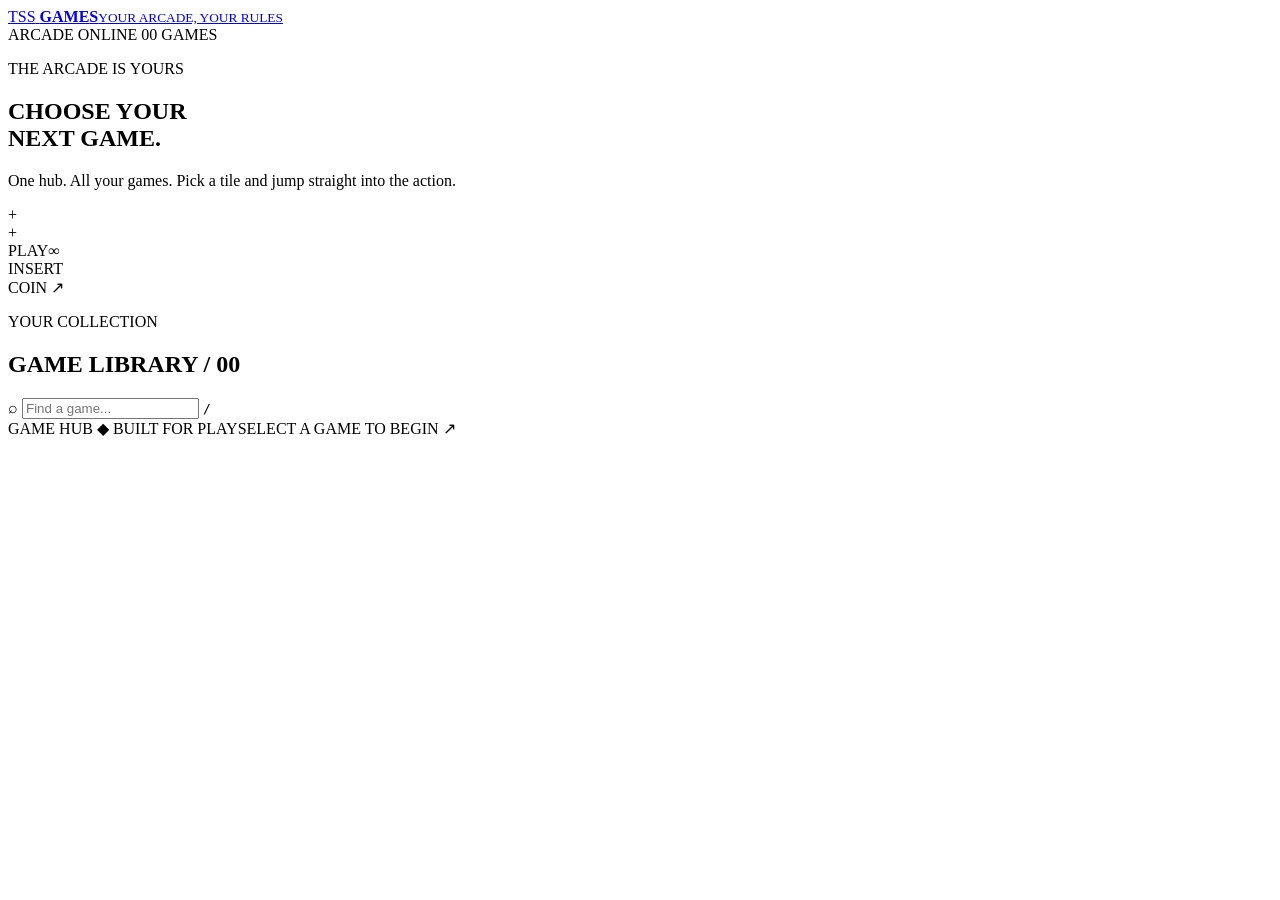
==== index.html @ ef3ffac8 "Update title and application name in index.html" ====
<!DOCTYPE html>
<html lang="en">
<head>
  <meta charset="UTF-8">
  <meta name="viewport" content="width=device-width, initial-scale=1, maximum-scale=1, viewport-fit=cover">
  <meta name="theme-color" content="#080b12">
  <meta name="mobile-web-app-capable" content="yes">
  <meta name="apple-mobile-web-app-capable" content="yes">
  <meta name="apple-mobile-web-app-status-bar-style" content="black-translucent">
  <meta name="application-name" content="Arcade-game-s">
  <title>Arcade-game-s</title>
  <link rel="stylesheet" href="style.css">
</head>
<body>
  <div class="app-shell">
    <header class="topbar">
      <a class="brand" href="#" id="homeBrand" aria-label="Game Hub home">
        <span class="brand-mark">TSS</span>
        <span class="brand-copy"><strong>GAME<span>S</span></strong><small>YOUR ARCADE, YOUR RULES</small></span>
      </a>
      <!-- games count -->
      <div class="topbar-right">
        <span class="live-dot"></span><span class="status-label">ARCADE ONLINE</span>
        <span class="topbar-divider"></span>
        <span id="gameCount">00 GAMES</span>
      </div>
    </header>

    <main id="lobbyView" class="lobby-view">
      <section class="hero">
        <div class="hero-copy">
          <p class="eyebrow"><span class="eyebrow-line"></span> THE ARCADE IS YOURS</p>
          <h1>CHOOSE YOUR<br><span>NEXT GAME.</span></h1>
          <p class="hero-description">One hub. All your games. Pick a tile and jump straight into the action.</p>
        </div>
        <div class="hero-art" aria-hidden="true">
          <div class="art-ring ring-one"></div><div class="art-ring ring-two"></div>
          <div class="art-cross">+</div><div class="art-cross cross-two">+</div>
          <div class="art-core"><span>PLAY</span><strong>∞</strong></div>
          <div class="art-tag">INSERT<br>COIN <span>↗</span></div>
        </div>
      </section>

      <section class="library-section">
        <div class="section-heading">
          <div><p class="eyebrow">YOUR COLLECTION</p><h2>GAME LIBRARY <span id="libraryCount">/ 00</span></h2></div>
          <label class="search-box">
            <span aria-hidden="true">⌕</span>
            <input id="searchInput" type="search" placeholder="Find a game..." autocomplete="off" aria-label="Search games">
            <kbd>/</kbd>
          </label>
        </div>
        <div id="gameGrid" class="game-grid" aria-live="polite"></div>
        <div id="emptyState" class="empty-state" hidden>
          <span class="empty-icon">⌕</span><h3>NO GAMES FOUND</h3>
          <p>Try another search, or check the game file paths in <code>app.js</code>.</p>
        </div>
      </section>
      <footer class="lobby-footer"><span>GAME HUB <span class="footer-dot">◆</span> BUILT FOR PLAY</span><span>SELECT A GAME TO BEGIN <span class="footer-arrow">↗</span></span></footer>
    </main>

    <section id="playerView" class="player-view" hidden aria-label="Game player">
      <iframe id="gameFrame" title="Selected game" allow="fullscreen; autoplay; gamepad; clipboard-read; clipboard-write" allowfullscreen></iframe>
      <div id="exitHandle" class="exit-handle" role="button" tabindex="0"
           aria-label="Tap to show the home button"
           title="Tap to show home button">
        <span class="handle-curve"></span>
        <span class="handle-symbol" aria-hidden="true">↖</span>
      </div>
      <button id="homeButton" class="home-button" type="button" hidden>← HOME</button>
      <div id="playerLoading" class="player-loading" hidden><span class="loading-spinner"></span><p>LOADING GAME...</p></div>
      <div id="playerError" class="player-error" hidden>
        <div class="error-mark">!</div><h2>GAME COULDN'T LOAD</h2>
        <p>Check that the HTML file exists and that the path in <code>app.js</code> is correct.</p>
        <button id="errorBackButton" class="primary-button">BACK TO LOBBY <span>↗</span></button>
      </div>
    </section>
  </div>
  <script src="app.js"></script>
</body>
</html>
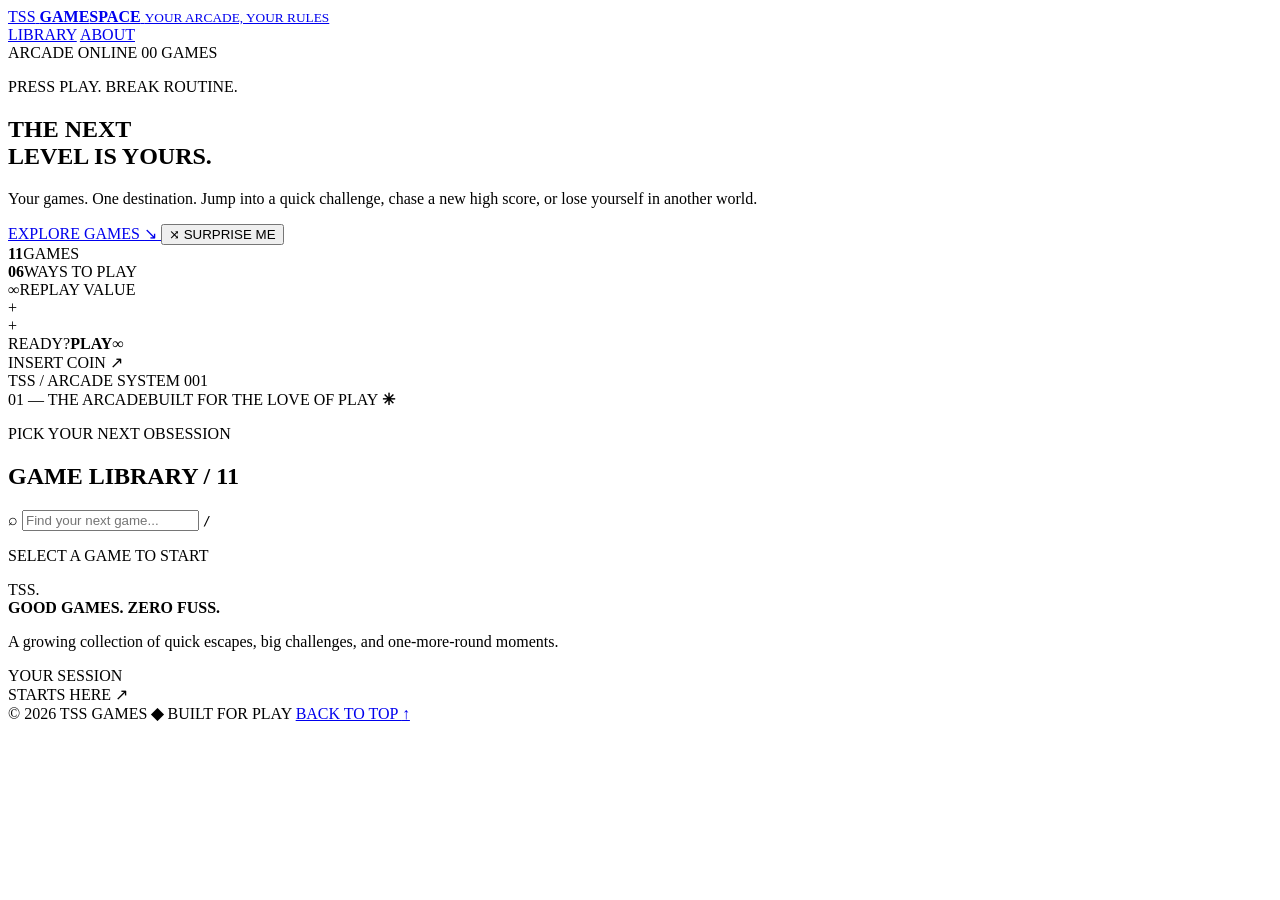
==== commit e99a6925: "Update index.html with new meta tags and content" ====
--- a/index.html
+++ b/index.html
@@ -2,80 +2,161 @@
 <html lang="en">
 <head>
   <meta charset="UTF-8">
-  <meta name="viewport" content="width=device-width, initial-scale=1, maximum-scale=1, viewport-fit=cover">
-  <meta name="theme-color" content="#080b12">
+  <meta name="viewport" content="width=device-width, initial-scale=1, viewport-fit=cover">
+  <meta name="theme-color" content="#080a10">
+  <meta name="description" content="One hub. All your games. Enter the arcade and play.">
   <meta name="mobile-web-app-capable" content="yes">
   <meta name="apple-mobile-web-app-capable" content="yes">
   <meta name="apple-mobile-web-app-status-bar-style" content="black-translucent">
-  <meta name="application-name" content="Arcade-game-s">
-  <title>Arcade-game-s</title>
+  <meta name="application-name" content="TSS Games">
+  <title>TSS GAMES — Your Arcade, Your Rules</title>
+  <link rel="preconnect" href="https://fonts.googleapis.com">
+  <link rel="preconnect" href="https://fonts.gstatic.com" crossorigin>
+  <link href="https://fonts.googleapis.com/css2?family=Barlow+Condensed:wght@500;600;700;800;900&family=DM+Mono:wght@400;500&family=Inter:wght@400;500;600;700;800&display=swap" rel="stylesheet">
   <link rel="stylesheet" href="style.css">
 </head>
 <body>
+  <div class="ambient ambient-one" aria-hidden="true"></div>
+  <div class="ambient ambient-two" aria-hidden="true"></div>
+
   <div class="app-shell">
     <header class="topbar">
-      <a class="brand" href="#" id="homeBrand" aria-label="Game Hub home">
-        <span class="brand-mark">TSS</span>
-        <span class="brand-copy"><strong>GAME<span>S</span></strong><small>YOUR ARCADE, YOUR RULES</small></span>
+      <a class="brand" href="#top" id="homeBrand" aria-label="TSS Games home">
+        <span class="brand-mark" aria-hidden="true"><span>TSS</span></span>
+        <span class="brand-copy">
+          <strong>GAME<span>SPACE</span></strong>
+          <small>YOUR ARCADE, YOUR RULES</small>
+        </span>
       </a>
-      <!-- games count -->
+
+      <nav class="top-nav" aria-label="Main navigation">
+        <a class="top-nav-link active" href="#library">LIBRARY</a>
+        <a class="top-nav-link" href="#aboutArcade">ABOUT</a>
+      </nav>
+
       <div class="topbar-right">
-        <span class="live-dot"></span><span class="status-label">ARCADE ONLINE</span>
-        <span class="topbar-divider"></span>
-        <span id="gameCount">00 GAMES</span>
+        <span class="status-pill"><span class="live-dot"></span><span class="status-label">ARCADE ONLINE</span></span>
+        <span class="topbar-divider" aria-hidden="true"></span>
+        <span id="gameCount" class="game-count">00 GAMES</span>
       </div>
     </header>
 
     <main id="lobbyView" class="lobby-view">
-      <section class="hero">
+      <section class="hero" id="top" aria-labelledby="heroTitle">
+        <div class="hero-grid" aria-hidden="true"></div>
         <div class="hero-copy">
-          <p class="eyebrow"><span class="eyebrow-line"></span> THE ARCADE IS YOURS</p>
-          <h1>CHOOSE YOUR<br><span>NEXT GAME.</span></h1>
-          <p class="hero-description">One hub. All your games. Pick a tile and jump straight into the action.</p>
+          <p class="eyebrow"><span class="eyebrow-line"></span> PRESS PLAY. BREAK ROUTINE.</p>
+          <h1 id="heroTitle">THE NEXT<br>LEVEL IS <span>YOURS.</span></h1>
+          <p class="hero-description">Your games. One destination. Jump into a quick challenge, chase a new high score, or lose yourself in another world.</p>
+          <div class="hero-actions">
+            <a class="primary-button hero-button" href="#library" id="browseButton">
+              EXPLORE GAMES <span class="button-arrow" aria-hidden="true">↘</span>
+            </a>
+            <button class="secondary-button" id="randomGameButton" type="button">
+              <span class="shuffle-icon" aria-hidden="true">⤨</span> SURPRISE ME
+            </button>
+          </div>
+          <div class="hero-stats" aria-label="Arcade statistics">
+            <div class="hero-stat"><strong id="totalStat">11</strong><span>GAMES</span></div>
+            <span class="stat-divider" aria-hidden="true"></span>
+            <div class="hero-stat"><strong id="genreStat">06</strong><span>WAYS TO PLAY</span></div>
+            <span class="stat-divider" aria-hidden="true"></span>
+            <div class="hero-stat"><strong>∞</strong><span>REPLAY VALUE</span></div>
+          </div>
         </div>
+
         <div class="hero-art" aria-hidden="true">
-          <div class="art-ring ring-one"></div><div class="art-ring ring-two"></div>
-          <div class="art-cross">+</div><div class="art-cross cross-two">+</div>
-          <div class="art-core"><span>PLAY</span><strong>∞</strong></div>
-          <div class="art-tag">INSERT<br>COIN <span>↗</span></div>
+          <div class="art-orbit orbit-outer"></div>
+          <div class="art-orbit orbit-middle"></div>
+          <div class="art-orbit orbit-inner"></div>
+          <div class="art-cross cross-one">+</div>
+          <div class="art-cross cross-two">+</div>
+          <div class="art-diamond diamond-one"></div>
+          <div class="art-diamond diamond-two"></div>
+          <div class="art-core-wrap">
+            <div class="art-core"><span>READY?</span><strong>PLAY</strong><i>∞</i></div>
+          </div>
+          <div class="art-side-label">INSERT COIN <span>↗</span></div>
+          <div class="art-code">TSS / ARCADE SYSTEM 001</div>
+        </div>
+        <div class="hero-bottom-line"><span>01 — THE ARCADE</span><span>BUILT FOR THE LOVE OF PLAY <b>✳</b></span></div>
+      </section>
+
+      <section class="library-section" id="library" aria-labelledby="libraryTitle">
+        <div class="section-heading">
+          <div class="section-title-wrap">
+            <p class="eyebrow">PICK YOUR NEXT OBSESSION</p>
+            <h2 id="libraryTitle">GAME LIBRARY <span id="libraryCount">/ 11</span></h2>
+          </div>
+          <label class="search-box">
+            <span class="search-icon" aria-hidden="true">⌕</span>
+            <input id="searchInput" type="search" placeholder="Find your next game..." autocomplete="off" aria-label="Search games">
+            <kbd aria-hidden="true">/</kbd>
+          </label>
+        </div>
+
+        <div class="library-toolbar">
+          <div class="filter-list" id="filterBar" role="group" aria-label="Filter games by category">
+            <!-- Category filters are created by app.js. -->
+          </div>
+          <p class="library-hint"><span class="hint-dot"></span> SELECT A GAME TO START</p>
+        </div>
+
+        <div id="gameGrid" class="game-grid" aria-live="polite" aria-busy="false"></div>
+
+        <div id="emptyState" class="empty-state" hidden>
+          <div class="empty-orb" aria-hidden="true">⌕</div>
+          <p class="eyebrow">NOT IN THIS DIMENSION</p>
+          <h3>NO GAMES FOUND</h3>
+          <p>Try another search or reset your filters to see the full collection.</p>
+          <button class="secondary-button empty-reset" id="clearFiltersButton" type="button">CLEAR FILTERS <span aria-hidden="true">↗</span></button>
         </div>
       </section>
 
-      <section class="library-section">
-        <div class="section-heading">
-          <div><p class="eyebrow">YOUR COLLECTION</p><h2>GAME LIBRARY <span id="libraryCount">/ 00</span></h2></div>
-          <label class="search-box">
-            <span aria-hidden="true">⌕</span>
-            <input id="searchInput" type="search" placeholder="Find a game..." autocomplete="off" aria-label="Search games">
-            <kbd>/</kbd>
-          </label>
-        </div>
-        <div id="gameGrid" class="game-grid" aria-live="polite"></div>
-        <div id="emptyState" class="empty-state" hidden>
-          <span class="empty-icon">⌕</span><h3>NO GAMES FOUND</h3>
-          <p>Try another search, or check the game file paths in <code>app.js</code>.</p>
-        </div>
+      <section class="about-strip" id="aboutArcade" aria-label="About this arcade">
+        <div class="about-mark" aria-hidden="true">TSS<span>.</span></div>
+        <div class="about-copy"><strong>GOOD GAMES. ZERO FUSS.</strong><p>A growing collection of quick escapes, big challenges, and one-more-round moments.</p></div>
+        <div class="about-side">YOUR SESSION<br><span>STARTS HERE ↗</span></div>
       </section>
-      <footer class="lobby-footer"><span>GAME HUB <span class="footer-dot">◆</span> BUILT FOR PLAY</span><span>SELECT A GAME TO BEGIN <span class="footer-arrow">↗</span></span></footer>
+
+      <footer class="lobby-footer">
+        <span>© <span id="currentYear">2026</span> TSS GAMES <b>◆</b> BUILT FOR PLAY</span>
+        <a href="#top">BACK TO TOP <span aria-hidden="true">↑</span></a>
+      </footer>
     </main>
 
     <section id="playerView" class="player-view" hidden aria-label="Game player">
       <iframe id="gameFrame" title="Selected game" allow="fullscreen; autoplay; gamepad; clipboard-read; clipboard-write" allowfullscreen></iframe>
+
+      <div class="player-topline" aria-hidden="true">
+        <span class="player-brand-mark">TSS</span>
+        <span class="player-brand-name">GAMESPACE <i>PLAYER</i></span>
+      </div>
+
       <div id="exitHandle" class="exit-handle" role="button" tabindex="0"
-           aria-label="Tap to show the home button"
-           title="Tap to show home button">
+           aria-label="Reveal the return to library button" title="Tap or click to reveal the return button">
         <span class="handle-curve"></span>
         <span class="handle-symbol" aria-hidden="true">↖</span>
       </div>
-      <button id="homeButton" class="home-button" type="button" hidden>← HOME</button>
-      <div id="playerLoading" class="player-loading" hidden><span class="loading-spinner"></span><p>LOADING GAME...</p></div>
+      <button id="homeButton" class="home-button" type="button" hidden>← BACK TO LIBRARY</button>
+
+      <div id="playerLoading" class="player-loading" hidden>
+        <div class="loading-emblem"><span></span><span></span><span></span></div>
+        <p class="loading-kicker">TSS GAMES / PLAYER</p>
+        <h2>GETTING THINGS READY</h2>
+        <p class="loading-subtitle">Your next session is almost here...</p>
+      </div>
+
       <div id="playerError" class="player-error" hidden>
-        <div class="error-mark">!</div><h2>GAME COULDN'T LOAD</h2>
-        <p>Check that the HTML file exists and that the path in <code>app.js</code> is correct.</p>
-        <button id="errorBackButton" class="primary-button">BACK TO LOBBY <span>↗</span></button>
+        <div class="error-mark">!</div>
+        <p class="eyebrow">CONNECTION INTERRUPTED</p>
+        <h2>WE COULDN'T LOAD THIS GAME.</h2>
+        <p>Check that the HTML file exists and that its path in <code>app.js</code> matches your project folder.</p>
+        <button id="errorBackButton" class="primary-button error-button" type="button">BACK TO LIBRARY <span>↗</span></button>
       </div>
     </section>
   </div>
+
   <script src="app.js"></script>
 </body>
 </html>
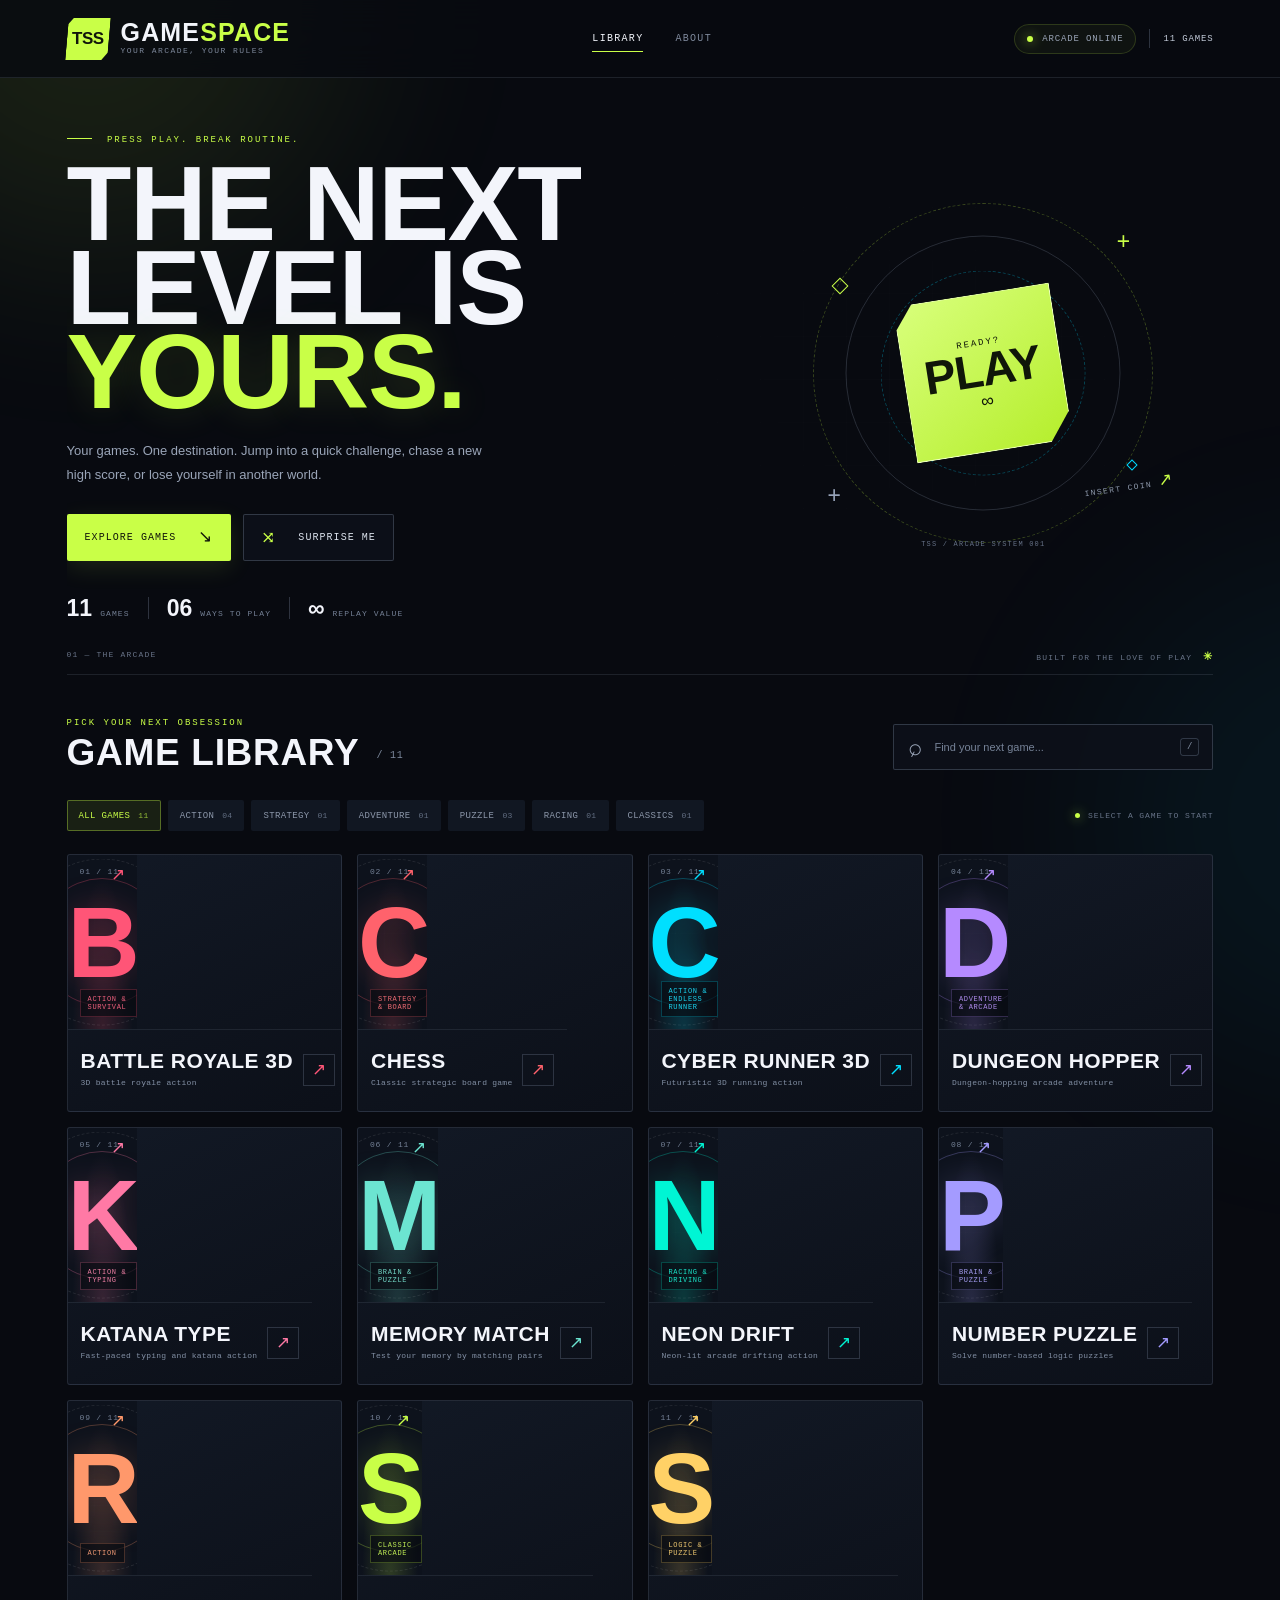
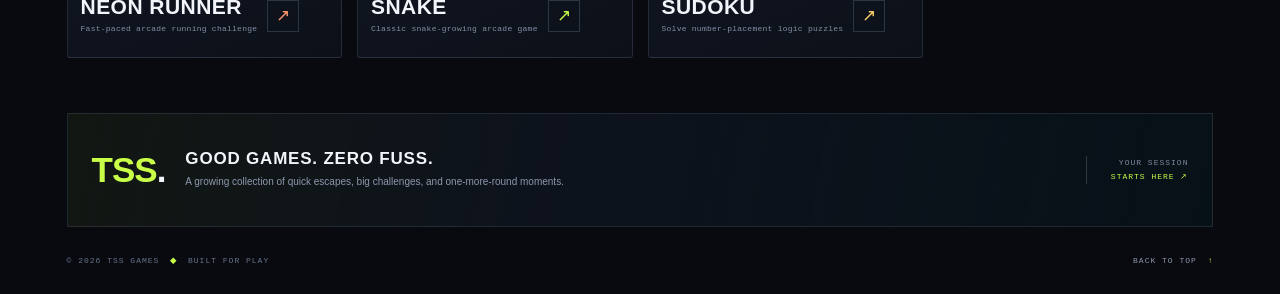
==== commit e5d904ff: "Added image icon for website" ====
--- a/index.html
+++ b/index.html
@@ -10,6 +10,7 @@
   <meta name="apple-mobile-web-app-status-bar-style" content="black-translucent">
   <meta name="application-name" content="TSS Games">
   <title>TSS GAMES — Your Arcade, Your Rules</title>
+  <link rel="icon" type="image/jpeg" href="favicon.jfif">
   <link rel="preconnect" href="https://fonts.googleapis.com">
   <link rel="preconnect" href="https://fonts.gstatic.com" crossorigin>
   <link href="https://fonts.googleapis.com/css2?family=Barlow+Condensed:wght@500;600;700;800;900&family=DM+Mono:wght@400;500&family=Inter:wght@400;500;600;700;800&display=swap" rel="stylesheet">
--- a/style.css
+++ b/style.css
@@ -0,0 +1,325 @@
+:root {
+  color-scheme: dark;
+  --bg: #080a10;
+  --bg-soft: #0d111a;
+  --panel: #101622;
+  --panel-raised: #151d2b;
+  --line: rgba(174, 190, 218, .13);
+  --line-bright: rgba(174, 190, 218, .23);
+  --text: #f3f5fb;
+  --muted: #929caf;
+  --muted-dark: #677286;
+  --accent: #c9ff47;
+  --accent-soft: rgba(201, 255, 71, .12);
+  --mono: 'DM Mono', 'Courier New', monospace;
+  --display: 'Barlow Condensed', Impact, sans-serif;
+  --body: Inter, Arial, sans-serif;
+  --page-width: 1440px;
+}
+
+* { box-sizing: border-box; }
+html { min-height: 100%; scroll-behavior: smooth; scroll-padding-top: 90px; -webkit-text-size-adjust: 100%; text-size-adjust: 100%; }
+body { width: 100%; min-height: 100vh; min-height: 100dvh; margin: 0; overflow-x: hidden; background: var(--bg); color: var(--text); font-family: var(--body); -webkit-font-smoothing: antialiased; }
+body::before { position: fixed; inset: 0; z-index: -1; content: ''; pointer-events: none; opacity: .22; background-image: linear-gradient(rgba(255,255,255,.018) 1px, transparent 1px), linear-gradient(90deg, rgba(255,255,255,.018) 1px, transparent 1px); background-size: 54px 54px; mask-image: linear-gradient(to bottom, #000, transparent 78%); }
+body.player-active { overflow: hidden; }
+button, input, a { font: inherit; }
+button, a { -webkit-tap-highlight-color: transparent; }
+button { cursor: pointer; }
+a { color: inherit; }
+[hidden] { display: none !important; }
+::selection { color: #080a10; background: var(--accent); }
+
+.ambient { position: fixed; z-index: -1; width: 520px; height: 520px; border-radius: 50%; filter: blur(110px); opacity: .09; pointer-events: none; }
+.ambient-one { top: -260px; left: -170px; background: #c9ff47; }
+.ambient-two { top: 560px; right: -320px; background: #00d9ff; opacity: .055; }
+.app-shell { min-height: 100vh; min-height: 100dvh; }
+
+/* Header */
+.topbar { position: relative; z-index: 5; height: 78px; display: flex; align-items: center; justify-content: space-between; gap: 24px; padding: 0 max(5.2vw, calc((100vw - var(--page-width)) / 2)); border-bottom: 1px solid var(--line); background: rgba(8,10,16,.82); backdrop-filter: blur(18px); }
+.brand { display: inline-flex; align-items: center; gap: 12px; min-width: max-content; text-decoration: none; }
+.brand-mark { position: relative; display: grid; width: 42px; height: 42px; place-items: center; overflow: hidden; background: var(--accent); color: #10150a; clip-path: polygon(12% 0,100% 0,100% 82%,86% 100%,0 100%,0 15%); transform: skew(-5deg); box-shadow: 0 0 30px rgba(201,255,71,.16); }
+.brand-mark span { font: 900 17px/.9 var(--display); letter-spacing: -.5px; transform: skew(5deg); }
+.brand-copy { display: flex; flex-direction: column; gap: 3px; }
+.brand-copy strong { font: 800 25px/.86 var(--display); letter-spacing: 1.15px; }
+.brand-copy strong span { color: var(--accent); }
+.brand-copy small { color: #7f899c; font: 8px var(--mono); letter-spacing: 1.45px; }
+.top-nav { display: flex; align-items: center; gap: 32px; margin-left: auto; margin-right: auto; }
+.top-nav-link { position: relative; padding: 10px 0; color: #7f899c; font: 10px var(--mono); letter-spacing: 1.3px; text-decoration: none; transition: color .2s ease; }
+.top-nav-link::after { position: absolute; right: 0; bottom: 2px; left: 0; height: 1px; content: ''; background: var(--accent); transform: scaleX(0); transform-origin: left; transition: transform .2s ease; }
+.top-nav-link:hover, .top-nav-link.active { color: var(--text); }
+.top-nav-link:hover::after, .top-nav-link.active::after { transform: scaleX(1); }
+.topbar-right { display: flex; align-items: center; gap: 13px; color: #9ba5b7; font: 9px var(--mono); letter-spacing: .85px; white-space: nowrap; }
+.status-pill { display: inline-flex; align-items: center; gap: 9px; padding: 9px 12px; border: 1px solid rgba(201,255,71,.16); border-radius: 999px; background: rgba(201,255,71,.045); }
+.live-dot, .hint-dot { width: 6px; height: 6px; flex: 0 0 6px; border-radius: 50%; background: var(--accent); box-shadow: 0 0 12px rgba(201,255,71,.75); }
+.topbar-divider { width: 1px; height: 19px; background: var(--line-bright); }
+.game-count { color: #c1c9d7; }
+
+/* Hero */
+.lobby-view { width: min(100%, var(--page-width)); margin: 0 auto; padding: 0 clamp(22px, 5.2vw, 76px); }
+.hero { position: relative; display: flex; min-height: 452px; align-items: center; justify-content: space-between; isolation: isolate; overflow: hidden; border-bottom: 1px solid var(--line); }
+.hero-grid { position: absolute; z-index: -1; inset: 0 0 0 38%; opacity: .38; background-image: linear-gradient(rgba(255,255,255,.035) 1px, transparent 1px), linear-gradient(90deg, rgba(255,255,255,.035) 1px, transparent 1px); background-size: 43px 43px; mask-image: radial-gradient(ellipse at 60% 50%, #000 0, transparent 70%); }
+.hero-copy { position: relative; z-index: 2; width: min(58%, 650px); padding: 57px 0 55px; }
+.eyebrow { margin: 0 0 17px; color: var(--accent); font: 9px var(--mono); letter-spacing: 2px; }
+.eyebrow-line { display: inline-block; width: 25px; height: 1px; margin: 0 8px 3px 0; background: var(--accent); }
+h1 { margin: 0; font: 900 clamp(65px, 8.3vw, 112px)/.79 var(--display); letter-spacing: -1.4px; }
+h1 span { color: var(--accent); text-shadow: 0 0 36px rgba(201,255,71,.15); }
+.hero-description { max-width: 420px; margin: 25px 0 0; color: #9aa5b8; font-size: 13px; line-height: 1.85; }
+.hero-actions { display: flex; flex-wrap: wrap; align-items: center; gap: 12px; margin-top: 27px; }
+.primary-button, .secondary-button { display: inline-flex; min-height: 47px; align-items: center; justify-content: center; gap: 22px; padding: 0 17px; border: 1px solid transparent; border-radius: 2px; font: 500 10px var(--mono); letter-spacing: 1.05px; text-decoration: none; transition: transform .2s ease, background .2s ease, border-color .2s ease, color .2s ease, box-shadow .2s ease; }
+.primary-button { background: var(--accent); color: #111609; box-shadow: 0 7px 24px rgba(201,255,71,.11); }
+.primary-button:hover { transform: translateY(-2px); background: #d8ff75; box-shadow: 0 10px 28px rgba(201,255,71,.18); }
+.button-arrow { font-size: 17px; line-height: 1; }
+.secondary-button { border-color: var(--line-bright); background: rgba(14,19,29,.72); color: #dce2ed; }
+.secondary-button:hover { transform: translateY(-2px); border-color: rgba(201,255,71,.55); background: rgba(201,255,71,.07); color: var(--accent); }
+.shuffle-icon { color: var(--accent); font-size: 17px; }
+.hero-stats { display: flex; align-items: center; gap: 18px; margin-top: 36px; }
+.hero-stat { display: flex; align-items: baseline; gap: 8px; }
+.hero-stat strong { color: var(--text); font: 700 23px/.9 var(--display); }
+.hero-stat span { color: #748095; font: 8px var(--mono); letter-spacing: 1.1px; }
+.stat-divider { width: 1px; height: 22px; background: var(--line-bright); }
+.hero-bottom-line { position: absolute; right: 0; bottom: 0; left: 0; display: flex; justify-content: space-between; padding: 11px 0; color: #687387; font: 8px var(--mono); letter-spacing: 1.2px; }
+.hero-bottom-line b { margin-left: 5px; color: var(--accent); font-size: 11px; }
+
+/* Hero artwork */
+.hero-art { position: relative; width: 380px; height: 365px; flex: 0 0 380px; margin: 0 3.5% 5px 0; }
+.art-orbit { position: absolute; top: 50%; left: 50%; border: 1px solid rgba(201,255,71,.18); border-radius: 50%; transform: translate(-50%,-50%); }
+.orbit-outer { width: 340px; height: 340px; border-style: dashed; border-color: rgba(201,255,71,.25); animation: orbitSpin 46s linear infinite; }
+.orbit-middle { width: 275px; height: 275px; border-color: rgba(174,190,218,.19); }
+.orbit-inner { width: 205px; height: 205px; border-style: dashed; border-color: rgba(0,217,255,.28); animation: orbitSpin 34s linear infinite reverse; }
+.art-core-wrap { position: absolute; top: 50%; left: 50%; width: 158px; height: 158px; transform: translate(-50%,-50%) rotate(-9deg); }
+.art-core { display: flex; width: 100%; height: 100%; flex-direction: column; align-items: center; justify-content: center; gap: 1px; border: 1px solid rgba(255,255,255,.58); outline: 7px solid rgba(201,255,71,.055); background: linear-gradient(145deg, #d8ff7b, #b5ee2c); color: #101609; clip-path: polygon(12% 0,100% 0,100% 82%,86% 100%,0 100%,0 15%); box-shadow: 0 0 90px rgba(201,255,71,.2); }
+.art-core span { font: 9px var(--mono); letter-spacing: 2px; }
+.art-core strong { font: 900 47px/.9 var(--display); letter-spacing: -1px; }
+.art-core i { margin-top: 2px; font: normal 18px/.8 var(--display); }
+.art-cross { position: absolute; z-index: 2; color: var(--accent); font: 23px var(--mono); }
+.cross-one { top: 39px; right: 43px; }
+.cross-two { bottom: 46px; left: 34px; color: #96a2b8; }
+.art-diamond { position: absolute; width: 12px; height: 12px; border: 1px solid var(--accent); transform: rotate(45deg); }
+.diamond-one { top: 89px; left: 41px; }
+.diamond-two { right: 37px; bottom: 87px; width: 8px; height: 8px; border-color: #00d9ff; }
+.art-side-label { position: absolute; right: -1px; bottom: 55px; color: #8e99ac; font: 8px/1.7 var(--mono); letter-spacing: 1.4px; transform: rotate(-8deg); }
+.art-side-label span { color: var(--accent); font-size: 17px; }
+.art-code { position: absolute; bottom: 8px; left: 50%; color: #657186; font: 7px var(--mono); letter-spacing: 1.2px; white-space: nowrap; transform: translateX(-50%); }
+@keyframes orbitSpin { to { transform: translate(-50%,-50%) rotate(360deg); } }
+
+/* Library */
+.library-section { padding: 43px 0 55px; }
+.section-heading { display: flex; align-items: end; justify-content: space-between; gap: 24px; margin-bottom: 25px; }
+.section-title-wrap .eyebrow { margin-bottom: 8px; }
+h2 { margin: 0; font: 800 37px/.92 var(--display); letter-spacing: .7px; }
+.section-heading h2 span { margin-left: 7px; color: #7d899d; font: 10px var(--mono); vertical-align: middle; }
+.search-box { display: flex; width: min(320px, 42vw); height: 46px; align-items: center; gap: 11px; padding: 0 13px; border: 1px solid var(--line-bright); border-radius: 2px; background: rgba(13,17,26,.86); color: #9aa5b8; transition: border-color .2s ease, box-shadow .2s ease, background .2s ease; }
+.search-box:focus-within { border-color: rgba(201,255,71,.65); background: #0e1420; box-shadow: 0 0 0 3px rgba(201,255,71,.07); }
+.search-icon { font-size: 24px; line-height: 1; transform: rotate(-18deg); }
+.search-box input { width: 100%; min-width: 0; border: 0; outline: 0; background: transparent; color: var(--text); font-size: 11px; }
+.search-box input::placeholder { color: #778398; }
+kbd { padding: 3px 6px; border: 1px solid var(--line-bright); border-radius: 3px; color: #8792a5; font: 9px var(--mono); }
+.library-toolbar { display: flex; min-height: 42px; align-items: center; justify-content: space-between; gap: 18px; margin-bottom: 17px; }
+.filter-list { display: flex; flex-wrap: wrap; gap: 7px; }
+.filter-chip { display: inline-flex; min-height: 31px; align-items: center; gap: 8px; padding: 0 11px; border: 1px solid transparent; border-radius: 2px; background: #111722; color: #8d98ab; font: 9px var(--mono); letter-spacing: .35px; transition: border-color .18s ease, color .18s ease, background .18s ease; }
+.filter-chip > span:last-child { color: #626e82; font-size: 8px; }
+.filter-chip .filter-label { color: inherit; font-size: inherit; }
+.filter-chip:hover { border-color: var(--line-bright); color: var(--text); }
+.filter-chip.active { border-color: rgba(201,255,71,.35); background: rgba(201,255,71,.09); color: var(--accent); }
+.filter-chip.active > span:last-child { color: rgba(201,255,71,.7); }
+.library-hint { display: flex; align-items: center; gap: 8px; margin: 0; color: #687489; font: 8px var(--mono); letter-spacing: .9px; white-space: nowrap; }
+.hint-dot { width: 5px; height: 5px; flex-basis: 5px; }
+.game-grid { display: grid; grid-template-columns: repeat(4, minmax(0, 1fr)); gap: 15px; }
+.game-card { --game-accent: var(--accent); position: relative; display: flex; min-width: 0; flex-direction: column; padding: 0; overflow: hidden; border: 1px solid rgba(174,190,218,.14); border-radius: 3px; background: linear-gradient(155deg, rgba(19,26,39,.96), rgba(12,16,25,.98)); color: inherit; text-align: left; isolation: isolate; transition: transform .22s ease, border-color .22s ease, box-shadow .22s ease, background .22s ease; }
+.game-card::before { position: absolute; z-index: -1; inset: 0; content: ''; opacity: 0; background: radial-gradient(ellipse at 50% 0%, color-mix(in srgb, var(--game-accent) 13%, transparent), transparent 65%); transition: opacity .22s ease; }
+.game-card:hover, .game-card:focus-visible { z-index: 1; outline: none; border-color: color-mix(in srgb, var(--game-accent) 68%, white 5%); background: #141c2a; transform: translateY(-5px); box-shadow: 0 15px 34px rgba(0,0,0,.28), 0 0 0 1px color-mix(in srgb, var(--game-accent) 13%, transparent); }
+.game-card:hover::before, .game-card:focus-visible::before { opacity: 1; }
+.game-card:focus-visible { box-shadow: 0 0 0 2px var(--bg), 0 0 0 4px var(--game-accent); }
+.card-art { position: relative; display: grid; min-height: 174px; place-items: center; overflow: hidden; background: radial-gradient(ellipse at 50% 105%, color-mix(in srgb, var(--game-accent) 18%, transparent), transparent 62%), #0d121c; }
+.card-art::before, .card-art::after { position: absolute; top: 50%; left: 50%; border: 1px solid color-mix(in srgb, var(--game-accent) 27%, transparent); border-radius: 50%; content: ''; transform: translate(-50%,-50%); transition: transform .35s ease, border-color .25s ease; }
+.card-art::before { width: 126px; height: 126px; }
+.card-art::after { width: 165px; height: 165px; border-style: dashed; border-color: rgba(255,255,255,.09); }
+.game-card:hover .card-art::before { transform: translate(-50%,-50%) scale(1.08); border-color: color-mix(in srgb, var(--game-accent) 55%, transparent); }
+.card-grid-lines { position: absolute; inset: 0; opacity: .36; background-image: linear-gradient(rgba(255,255,255,.035) 1px, transparent 1px), linear-gradient(90deg, rgba(255,255,255,.035) 1px, transparent 1px); background-size: 26px 26px; mask-image: radial-gradient(ellipse at center, #000, transparent 72%); }
+.card-letter { position: relative; z-index: 1; color: var(--game-accent); font: 900 100px/.8 var(--display); letter-spacing: -3px; text-shadow: 0 0 32px color-mix(in srgb, var(--game-accent) 25%, transparent); transition: transform .24s ease, text-shadow .24s ease; }
+.game-card:hover .card-letter { transform: scale(1.1) rotate(-5deg); text-shadow: 0 0 45px color-mix(in srgb, var(--game-accent) 48%, transparent); }
+.card-index { position: absolute; z-index: 2; top: 12px; left: 12px; color: #748095; font: 8px var(--mono); letter-spacing: .8px; }
+.card-corner { position: absolute; z-index: 2; top: 9px; right: 12px; color: var(--game-accent); font: 17px var(--mono); transition: transform .2s ease; }
+.game-card:hover .card-corner { transform: translate(2px,-2px); }
+.card-category { position: absolute; z-index: 2; bottom: 12px; left: 12px; padding: 5px 7px; border: 1px solid color-mix(in srgb, var(--game-accent) 24%, transparent); background: rgba(7,10,16,.65); color: color-mix(in srgb, var(--game-accent) 82%, white 10%); font: 7px var(--mono); letter-spacing: .65px; text-transform: uppercase; }
+.card-info { display: flex; min-height: 82px; align-items: center; justify-content: space-between; gap: 10px; padding: 13px 13px 14px; border-top: 1px solid rgba(174,190,218,.1); }
+.card-info-main { min-width: 0; }
+.card-info h3 { overflow: hidden; margin: 0 0 6px; font: 700 21px/.95 var(--display); letter-spacing: .45px; text-overflow: ellipsis; text-transform: uppercase; white-space: nowrap; }
+.card-info p { overflow: hidden; max-width: 100%; margin: 0; color: #8390a5; font: 8px/1.5 var(--mono); letter-spacing: .25px; text-overflow: ellipsis; white-space: nowrap; }
+.play-arrow { display: grid; width: 32px; height: 32px; flex: 0 0 32px; place-items: center; border: 1px solid rgba(174,190,218,.2); color: var(--game-accent); font: 17px var(--mono); transition: background .2s ease, color .2s ease, border-color .2s ease, transform .2s ease; }
+.game-card:hover .play-arrow { border-color: var(--game-accent); background: var(--game-accent); color: #0b0e13; transform: translate(2px,-2px); }
+.empty-state { padding: 63px 20px; border: 1px dashed var(--line-bright); background: rgba(13,18,28,.5); color: var(--muted); text-align: center; }
+.empty-orb { display: grid; width: 54px; height: 54px; margin: 0 auto 18px; place-items: center; border: 1px solid rgba(201,255,71,.28); border-radius: 50%; color: var(--accent); font-size: 29px; }
+.empty-state .eyebrow { margin-bottom: 8px; }
+.empty-state h3 { margin: 0; color: var(--text); font: 800 32px var(--display); }
+.empty-state > p:not(.eyebrow) { margin: 9px auto 18px; font-size: 11px; line-height: 1.7; }
+.empty-reset { min-height: 39px; }
+
+/* Footer / about strip */
+.about-strip { display: flex; min-height: 114px; align-items: center; gap: 20px; padding: 21px 24px; border: 1px solid var(--line); background: linear-gradient(100deg, rgba(201,255,71,.055), rgba(15,21,32,.82) 42%, rgba(0,217,255,.035)); }
+.about-mark { color: var(--accent); font: 900 35px/.8 var(--display); letter-spacing: -1px; }
+.about-mark span { color: #f2f5fa; }
+.about-copy { flex: 1; }
+.about-copy strong { font: 700 17px var(--display); letter-spacing: .8px; }
+.about-copy p { margin: 5px 0 0; color: #8d99ad; font-size: 10px; line-height: 1.6; }
+.about-side { padding-left: 24px; border-left: 1px solid var(--line-bright); color: #7f8a9f; font: 8px/1.8 var(--mono); letter-spacing: 1px; text-align: right; }
+.about-side span { color: var(--accent); }
+.lobby-footer { display: flex; min-height: 67px; align-items: center; justify-content: space-between; gap: 15px; color: #69758a; font: 8px var(--mono); letter-spacing: 1px; }
+.lobby-footer b { margin: 0 5px; color: var(--accent); }
+.lobby-footer a { color: #8b96a9; text-decoration: none; transition: color .2s ease; }
+.lobby-footer a:hover { color: var(--accent); }
+.lobby-footer a span { margin-left: 5px; color: var(--accent); }
+
+/* Fullscreen game player */
+.player-view { position: fixed; z-index: 100; inset: 0; width: 100%; height: 100vh; height: 100dvh; overflow: hidden; background: #000; }
+#gameFrame { display: block; width: 100%; height: 100%; border: 0; background: #000; }
+.player-topline { position: absolute; z-index: 102; top: max(15px, env(safe-area-inset-top)); right: max(18px, env(safe-area-inset-right)); display: inline-flex; align-items: center; gap: 8px; padding: 7px 10px; border: 1px solid rgba(255,255,255,.1); border-radius: 2px; background: rgba(5,8,13,.56); opacity: .32; pointer-events: none; }
+.player-brand-mark { color: var(--accent); font: 900 14px var(--display); }
+.player-brand-name { color: #d8deea; font: 8px var(--mono); letter-spacing: 1px; }
+.player-brand-name i { margin-left: 4px; color: #8792a5; font-style: normal; }
+.exit-handle { position: absolute; z-index: 105; top: 0; left: 0; width: 83px; height: 83px; cursor: pointer; outline: none; -webkit-user-select: none; user-select: none; touch-action: manipulation; -webkit-tap-highlight-color: transparent; }
+.handle-curve { position: absolute; inset: 0; background: rgba(201,255,71,0); clip-path: polygon(0 0,100% 0,100% 13%,96% 34%,86% 55%,69% 74%,48% 89%,24% 97%,0 100%); transition: background .16s ease; }
+.handle-symbol { position: absolute; top: 13px; left: 14px; color: rgba(201,255,71,0); font: 22px/1 var(--mono); transform: translate(-2px,-2px); transition: color .16s ease, transform .16s ease; }
+.exit-handle:hover .handle-curve, .exit-handle:focus-visible .handle-curve, .exit-handle:active .handle-curve { background: rgba(201,255,71,.15); }
+.exit-handle:hover .handle-symbol, .exit-handle:focus-visible .handle-symbol, .exit-handle:active .handle-symbol { color: rgba(201,255,71,.9); transform: translate(0,0); }
+.exit-handle:focus-visible { outline: 1px solid rgba(201,255,71,.6); outline-offset: -3px; }
+.home-button { position: absolute; z-index: 106; top: max(14px, env(safe-area-inset-top)); left: max(14px, env(safe-area-inset-left)); min-height: 46px; padding: 0 18px; border: 1px solid rgba(201,255,71,.58); border-radius: 2px; background: rgba(8,11,16,.94); color: var(--accent); box-shadow: 0 7px 25px rgba(0,0,0,.4); font: 10px var(--mono); letter-spacing: 1.2px; animation: homeButtonIn .18s ease-out; }
+.home-button:hover { background: var(--accent); color: #080a10; }
+.player-loading, .player-error { position: absolute; z-index: 103; inset: 0; display: flex; align-items: center; justify-content: center; flex-direction: column; gap: 9px; padding: 24px; background: radial-gradient(ellipse at 50% 40%, #151e2b 0, #080a10 67%); text-align: center; }
+.loading-emblem { display: flex; width: 62px; height: 62px; align-items: center; justify-content: center; gap: 5px; margin-bottom: 15px; border: 1px solid rgba(201,255,71,.24); border-radius: 50%; background: rgba(201,255,71,.04); }
+.loading-emblem span { width: 4px; height: 18px; border-radius: 4px; background: var(--accent); animation: loadingBars .8s ease-in-out infinite alternate; }
+.loading-emblem span:nth-child(2) { height: 29px; animation-delay: .16s; }
+.loading-emblem span:nth-child(3) { height: 12px; animation-delay: .3s; }
+.loading-kicker { margin: 0; color: var(--accent); font: 8px var(--mono); letter-spacing: 2px; }
+.player-loading h2 { margin: 4px 0 0; font-size: 36px; }
+.loading-subtitle { margin: 0; color: #8793a7; font-size: 11px; }
+.player-error { z-index: 104; }
+.error-mark { display: grid; width: 48px; height: 48px; place-items: center; border: 1px solid #ff747c; color: #ff747c; font: 25px var(--mono); }
+.player-error .eyebrow { margin: 8px 0 0; color: #ff8990; }
+.player-error h2 { max-width: 460px; font: 800 42px/.95 var(--display); }
+.player-error p:not(.eyebrow) { max-width: 390px; color: #98a3b6; font-size: 11px; line-height: 1.8; }
+.player-error code { color: var(--accent); }
+.error-button { margin-top: 8px; }
+.error-button span { margin-left: 18px; }
+@keyframes loadingBars { to { transform: scaleY(.42); opacity: .55; } }
+@keyframes homeButtonIn { from { opacity: 0; transform: translateY(-6px); } to { opacity: 1; transform: translateY(0); } }
+
+/* Responsive layouts */
+@media (max-width: 1100px) {
+  .topbar { padding-right: 30px; padding-left: 30px; }
+  .lobby-view { padding-right: 30px; padding-left: 30px; }
+  .hero-art { width: 325px; height: 330px; flex-basis: 325px; margin-right: 0; transform: scale(.9); }
+  .orbit-outer { width: 305px; height: 305px; }
+  .orbit-middle { width: 245px; height: 245px; }
+  .orbit-inner { width: 184px; height: 184px; }
+  .game-grid { grid-template-columns: repeat(3, minmax(0, 1fr)); }
+}
+@media (max-width: 760px) {
+  .topbar { height: 69px; padding-right: 22px; padding-left: 22px; }
+  .top-nav { gap: 18px; }
+  .top-nav-link { font-size: 8px; }
+  .topbar-right { gap: 8px; }
+  .status-pill { padding: 8px 9px; }
+  .hero { min-height: 405px; }
+  .hero-copy { width: 68%; padding: 54px 0 50px; }
+  h1 { font-size: clamp(65px, 10vw, 86px); }
+  .hero-art { position: absolute; right: -85px; opacity: .65; transform: scale(.8); }
+  .hero-grid { left: 25%; }
+  .game-grid { grid-template-columns: repeat(2, minmax(0, 1fr)); gap: 12px; }
+  .card-art { min-height: 158px; }
+  .library-toolbar { align-items: flex-start; flex-direction: column; gap: 13px; }
+  .library-hint { align-self: flex-end; }
+}
+@media (max-width: 560px) {
+  html { scroll-padding-top: 70px; }
+  .topbar { height: 64px; gap: 10px; padding-right: max(14px, env(safe-area-inset-right)); padding-left: max(14px, env(safe-area-inset-left)); }
+  .brand { gap: 9px; }
+  .brand-mark { width: 34px; height: 34px; }
+  .brand-mark span { font-size: 14px; }
+  .brand-copy strong { font-size: 21px; }
+  .brand-copy small { font-size: 6px; letter-spacing: .95px; }
+  .top-nav { display: none; }
+  .topbar-right { margin-left: auto; font-size: 7px; }
+  .status-pill { gap: 6px; padding: 7px 8px; }
+  .topbar-divider { height: 14px; }
+  .lobby-view { padding-right: 15px; padding-left: 15px; }
+  .hero { min-height: 390px; align-items: flex-start; }
+  .hero-copy { width: 100%; padding: 53px 0 53px; }
+  .eyebrow { font-size: 8px; letter-spacing: 1.5px; }
+  h1 { font-size: clamp(61px, 15vw, 82px); line-height: .81; }
+  .hero-description { max-width: 310px; margin-top: 19px; font-size: 11px; line-height: 1.75; }
+  .hero-actions { gap: 8px; margin-top: 21px; }
+  .primary-button, .secondary-button { min-height: 43px; gap: 13px; padding: 0 12px; font-size: 8px; }
+  .hero-stats { gap: 11px; margin-top: 28px; }
+  .hero-stat { gap: 5px; }
+  .hero-stat strong { font-size: 20px; }
+  .hero-stat span { font-size: 6px; letter-spacing: .65px; }
+  .stat-divider { height: 17px; }
+  .hero-art { top: 6px; right: -167px; opacity: .25; transform: scale(.82); }
+  .hero-bottom-line { font-size: 6px; letter-spacing: .7px; }
+  .hero-bottom-line span:last-child { text-align: right; }
+  .library-section { padding: 31px 0 37px; }
+  .section-heading { align-items: stretch; flex-direction: column; gap: 17px; margin-bottom: 18px; }
+  h2 { font-size: 33px; }
+  .search-box { width: 100%; height: 45px; }
+  .search-box input { font-size: 12px; }
+  .search-box kbd { display: none; }
+  .library-toolbar { gap: 12px; margin-bottom: 13px; }
+  .filter-list { gap: 6px; }
+  .filter-chip { min-height: 29px; padding: 0 9px; font-size: 8px; }
+  .library-hint { font-size: 7px; }
+  .game-grid { gap: 9px; }
+  .card-art { min-height: clamp(112px, 33vw, 150px); }
+  .card-art::before { width: 95px; height: 95px; }
+  .card-art::after { width: 128px; height: 128px; }
+  .card-letter { font-size: clamp(67px, 21vw, 88px); }
+  .card-index { top: 9px; left: 9px; font-size: 7px; }
+  .card-corner { top: 7px; right: 9px; font-size: 15px; }
+  .card-category { bottom: 9px; left: 9px; padding: 4px 5px; font-size: 6px; }
+  .card-info { min-height: 73px; gap: 6px; padding: 10px 8px; }
+  .card-info h3 { font-size: clamp(16px, 4.7vw, 20px); }
+  .card-info p { max-width: 100%; font-size: 7px; }
+  .play-arrow { width: 27px; height: 27px; flex-basis: 27px; font-size: 14px; }
+  .about-strip { min-height: 100px; gap: 12px; padding: 15px 13px; }
+  .about-mark { font-size: 27px; }
+  .about-copy strong { font-size: 14px; }
+  .about-copy p { font-size: 8px; }
+  .about-side { padding-left: 11px; font-size: 6px; }
+  .lobby-footer { min-height: 59px; font-size: 6px; letter-spacing: .6px; }
+  .exit-handle { top: env(safe-area-inset-top); left: env(safe-area-inset-left); width: 66px; height: 66px; }
+  .handle-symbol { top: 10px; left: 11px; font-size: 19px; }
+  .home-button { top: max(10px, env(safe-area-inset-top)); left: max(10px, env(safe-area-inset-left)); min-height: 43px; padding: 0 13px; font-size: 9px; }
+  .player-topline { top: max(10px, env(safe-area-inset-top)); right: 10px; padding: 6px 8px; }
+  .player-loading h2 { font-size: 31px; }
+  .player-error h2 { font-size: 34px; }
+}
+@media (max-width: 365px) {
+  .topbar-right .status-label, .topbar-divider { display: none; }
+  .hero { min-height: 375px; }
+  h1 { font-size: 59px; }
+  .hero-stats { gap: 8px; }
+  .hero-stat span { font-size: 5px; }
+  .filter-list { gap: 5px; }
+  .filter-chip { padding: 0 7px; font-size: 7px; }
+  .game-grid { gap: 7px; }
+  .card-info h3 { font-size: 15px; }
+  .about-side { display: none; }
+}
+@media (orientation: landscape) and (max-height: 500px) {
+  .topbar { height: 50px; }
+  .hero { min-height: 260px; }
+  .hero-copy { padding: 28px 0 38px; }
+  h1 { font-size: 55px; }
+  .hero-description { margin-top: 12px; }
+  .hero-art { transform: scale(.58); }
+  .hero-stats { margin-top: 17px; }
+  .library-section { padding-top: 22px; }
+  .player-view { padding: 0; }
+}
+@media (hover: none), (pointer: coarse) {
+  .game-card:hover { transform: none; border-color: rgba(174,190,218,.14); box-shadow: none; }
+  .game-card:active { transform: scale(.985); border-color: var(--game-accent); }
+}
+@media (prefers-reduced-motion: reduce) {
+  *, *::before, *::after { scroll-behavior: auto !important; animation-duration: .01ms !important; animation-iteration-count: 1 !important; transition-duration: .01ms !important; }
+}
